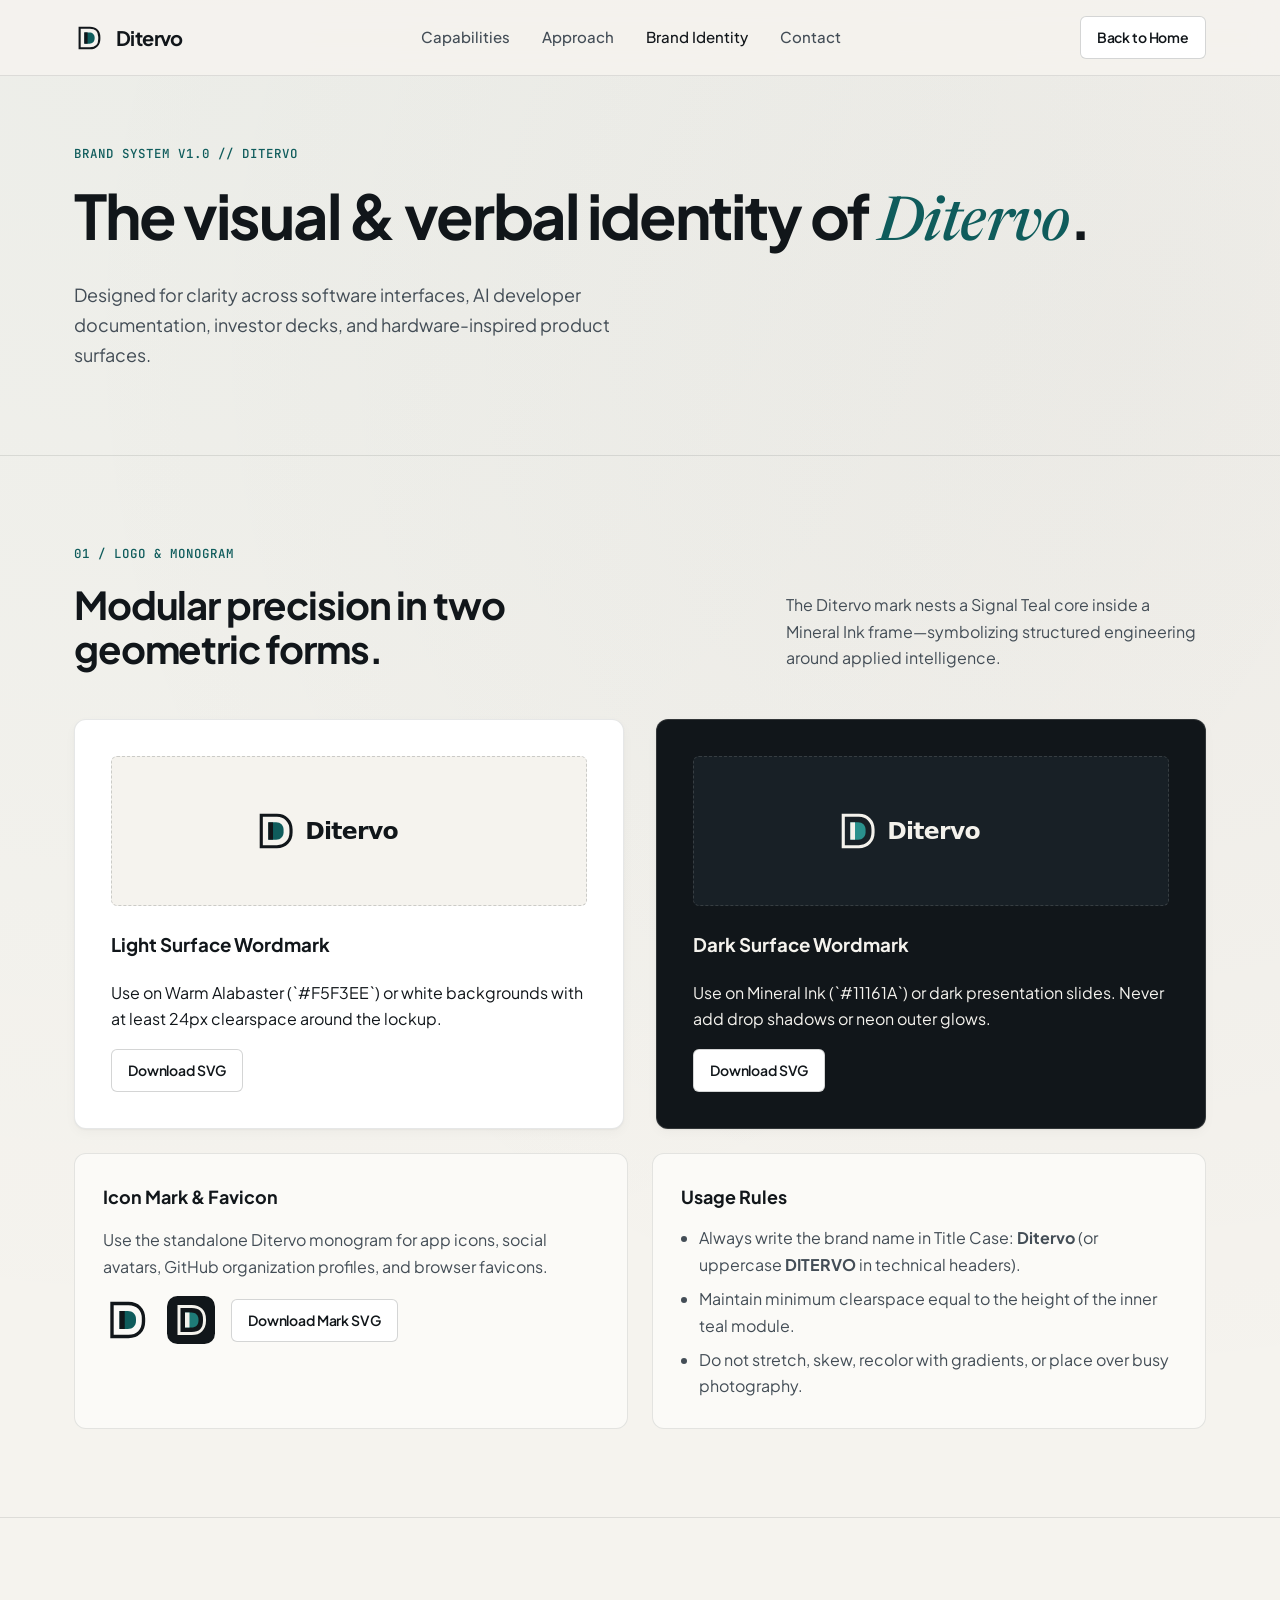
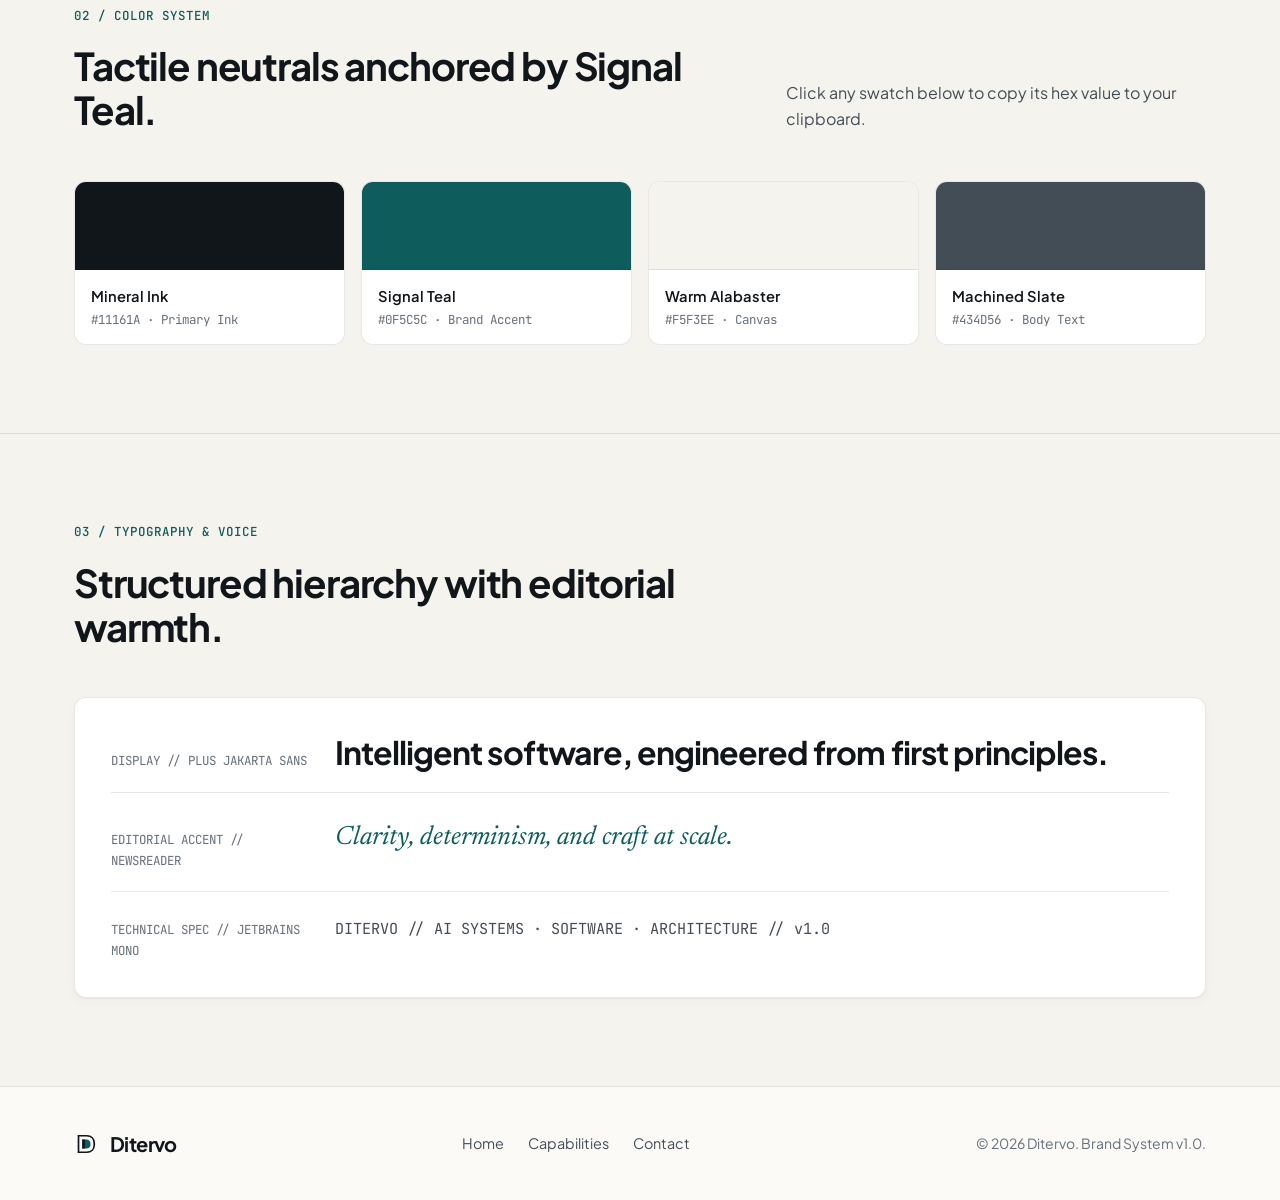
==== brand.html @ 253a7fc7 "Initialize Ditervo brand identity and GitHub Pages site" ====
<!DOCTYPE html>
<html lang="en">
<head>
  <meta charset="UTF-8" />
  <meta name="viewport" content="width=device-width, initial-scale=1.0" />
  <title>Ditervo Brand Identity &amp; Design Guidelines</title>
  <meta name="description" content="Official brand identity system for Ditervo: vector marks, color tokens, typography scale, and usage guidelines." />
  <link rel="icon" type="image/svg+xml" href="assets/favicon.svg" />
  <link rel="preconnect" href="https://fonts.googleapis.com" />
  <link rel="preconnect" href="https://fonts.gstatic.com" crossorigin />
  <link href="https://fonts.googleapis.com/css2?family=JetBrains+Mono:wght@400;500&family=Newsreader:ital,opsz,wght@1,6..72,500&family=Plus+Jakarta+Sans:wght@400;500;600;700&display=swap" rel="stylesheet" />
  <link rel="stylesheet" href="css/styles.css" />
</head>
<body>
  <header class="site-header">
    <div class="container nav-inner">
      <a href="index.html" class="brand-link" aria-label="Ditervo Home">
        <img src="assets/logo-mark.svg" alt="" width="30" height="30" />
        <span>Ditervo</span>
      </a>

      <nav aria-label="Primary navigation">
        <button id="nav-toggle" class="nav-toggle" type="button" aria-expanded="false" aria-controls="nav-menu">
          Menu
        </button>
        <ul id="nav-menu" class="nav-links">
          <li><a href="index.html#capabilities">Capabilities</a></li>
          <li><a href="index.html#approach">Approach</a></li>
          <li><a href="brand.html" aria-current="page">Brand Identity</a></li>
          <li><a href="index.html#contact">Contact</a></li>
        </ul>
      </nav>

      <div class="nav-actions">
        <a id="brand-back-home" href="index.html" class="btn btn-secondary btn-sm">Back to Home</a>
      </div>
    </div>
  </header>

  <main>
    <section class="page-hero" aria-labelledby="brand-page-heading">
      <div class="container">
        <p class="eyebrow">Brand System v1.0 // Ditervo</p>
        <h1 id="brand-page-heading" class="hero-title">
          The visual &amp; verbal identity of <em>Ditervo</em>.
        </h1>
        <p class="hero-lead">
          Designed for clarity across software interfaces, AI developer documentation, investor decks, and hardware-inspired product surfaces.
        </p>
      </div>
    </section>

    <section class="section" aria-labelledby="marks-heading">
      <div class="container">
        <div class="section-header">
          <div>
            <p class="eyebrow">01 / Logo &amp; Monogram</p>
            <h2 id="marks-heading" class="section-title">Modular precision in two geometric forms.</h2>
          </div>
          <p class="section-subtitle">
            The Ditervo mark nests a Signal Teal core inside a Mineral Ink frame—symbolizing structured engineering around applied intelligence.
          </p>
        </div>

        <div class="brand-showcase">
          <div class="brand-panel">
            <div class="logo-stage">
              <img src="assets/logo-full.svg" alt="Ditervo full wordmark on light surface" />
            </div>
            <h3>Light Surface Wordmark</h3>
            <p>Use on Warm Alabaster (`#F5F3EE`) or white backgrounds with at least 24px clearspace around the lockup.</p>
            <a id="download-logo-dark" href="assets/logo-full.svg" download="ditervo-logo-dark.svg" class="btn btn-secondary btn-sm">Download SVG</a>
          </div>

          <div class="brand-panel brand-panel-dark">
            <div class="logo-stage">
              <img src="assets/logo-full-light.svg" alt="Ditervo full wordmark on dark surface" />
            </div>
            <h3>Dark Surface Wordmark</h3>
            <p>Use on Mineral Ink (`#11161A`) or dark presentation slides. Never add drop shadows or neon outer glows.</p>
            <a id="download-logo-light" href="assets/logo-full-light.svg" download="ditervo-logo-light.svg" class="btn btn-secondary btn-sm">Download SVG</a>
          </div>
        </div>

        <div class="guidelines-grid" style="margin-top: 24px;">
          <div class="guideline-box">
            <h3>Icon Mark &amp; Favicon</h3>
            <p style="color: var(--ink-secondary); margin-bottom: 16px;">
              Use the standalone Ditervo monogram for app icons, social avatars, GitHub organization profiles, and browser favicons.
            </p>
            <div style="display: flex; gap: 16px; align-items: center; flex-wrap: wrap;">
              <img src="assets/logo-mark.svg" alt="Ditervo icon mark" width="48" height="48" />
              <img src="assets/favicon.svg" alt="Ditervo rounded favicon" width="48" height="48" />
              <a id="download-logo-mark" href="assets/logo-mark.svg" download="ditervo-mark.svg" class="btn btn-secondary btn-sm">Download Mark SVG</a>
            </div>
          </div>

          <div class="guideline-box">
            <h3>Usage Rules</h3>
            <ul>
              <li>Always write the brand name in Title Case: <strong>Ditervo</strong> (or uppercase <strong>DITERVO</strong> in technical headers).</li>
              <li>Maintain minimum clearspace equal to the height of the inner teal module.</li>
              <li>Do not stretch, skew, recolor with gradients, or place over busy photography.</li>
            </ul>
          </div>
        </div>
      </div>
    </section>

    <section class="section" aria-labelledby="palette-heading">
      <div class="container">
        <div class="section-header">
          <div>
            <p class="eyebrow">02 / Color System</p>
            <h2 id="palette-heading" class="section-title">Tactile neutrals anchored by Signal Teal.</h2>
          </div>
          <p class="section-subtitle">Click any swatch below to copy its hex value to your clipboard.</p>
        </div>

        <div class="swatch-grid">
          <button type="button" class="swatch-card" data-copy-hex="#11161A" id="brand-swatch-ink">
            <div class="swatch-chip" style="background-color: #11161A;"></div>
            <div class="swatch-meta">
              <span class="swatch-name">Mineral Ink</span>
              <span class="swatch-hex">#11161A · Primary Ink</span>
            </div>
          </button>

          <button type="button" class="swatch-card" data-copy-hex="#0F5C5C" id="brand-swatch-teal">
            <div class="swatch-chip" style="background-color: #0F5C5C;"></div>
            <div class="swatch-meta">
              <span class="swatch-name">Signal Teal</span>
              <span class="swatch-hex">#0F5C5C · Brand Accent</span>
            </div>
          </button>

          <button type="button" class="swatch-card" data-copy-hex="#F5F3EE" id="brand-swatch-alabaster">
            <div class="swatch-chip" style="background-color: #F5F3EE;"></div>
            <div class="swatch-meta">
              <span class="swatch-name">Warm Alabaster</span>
              <span class="swatch-hex">#F5F3EE · Canvas</span>
            </div>
          </button>

          <button type="button" class="swatch-card" data-copy-hex="#434D56" id="brand-swatch-slate">
            <div class="swatch-chip" style="background-color: #434D56;"></div>
            <div class="swatch-meta">
              <span class="swatch-name">Machined Slate</span>
              <span class="swatch-hex">#434D56 · Body Text</span>
            </div>
          </button>
        </div>
      </div>
    </section>

    <section class="section" aria-labelledby="typography-heading">
      <div class="container">
        <div class="section-header">
          <div>
            <p class="eyebrow">03 / Typography &amp; Voice</p>
            <h2 id="typography-heading" class="section-title">Structured hierarchy with editorial warmth.</h2>
          </div>
        </div>

        <div class="type-specimen">
          <div class="type-row">
            <span class="type-tag">DISPLAY // PLUS JAKARTA SANS</span>
            <div style="font-size: 2rem; font-weight: 700; letter-spacing: -0.03em; line-height: 1.15;">
              Intelligent software, engineered from first principles.
            </div>
          </div>
          <div class="type-row">
            <span class="type-tag">EDITORIAL ACCENT // NEWSREADER</span>
            <div style="font-family: var(--font-serif); font-style: italic; font-size: 1.65rem; color: var(--accent);">
              Clarity, determinism, and craft at scale.
            </div>
          </div>
          <div class="type-row">
            <span class="type-tag">TECHNICAL SPEC // JETBRAINS MONO</span>
            <div style="font-family: var(--font-mono); font-size: 0.95rem; color: var(--ink-secondary);">
              DITERVO // AI SYSTEMS · SOFTWARE · ARCHITECTURE // v1.0
            </div>
          </div>
        </div>
      </div>
    </section>
  </main>

  <footer class="site-footer">
    <div class="container footer-inner">
      <a href="index.html" class="brand-link">
        <img src="assets/logo-mark.svg" alt="" width="24" height="24" />
        <span>Ditervo</span>
      </a>
      <div class="footer-links">
        <a href="index.html">Home</a>
        <a href="index.html#capabilities">Capabilities</a>
        <a href="index.html#contact">Contact</a>
      </div>
      <p class="footer-copy">&copy; 2026 Ditervo. Brand System v1.0.</p>
    </div>
  </footer>

  <div id="toast" class="toast" role="status" aria-live="polite"></div>
  <script src="js/main.js"></script>
</body>
</html>
---- css/styles.css ----
/* ==========================================================================
   Ditervo Design System & Editorial Stylesheet
   ========================================================================== */

:root {
  /* Core Palette — Warm Alabaster, Mineral Ink, Deep Forest Teal */
  --bg-canvas: #f5f3ee;
  --bg-surface: #fbfaf7;
  --bg-elevated: #ffffff;
  --bg-muted: #eae6dd;
  --bg-dark: #11161a;
  --bg-dark-elevated: #182026;

  --ink-primary: #11161a;
  --ink-secondary: #434d56;
  --ink-muted: #66707a;
  --ink-inverse: #f5f3ee;
  --ink-inverse-muted: #a6b0b8;

  --accent: #0f5c5c;
  --accent-hover: #0a4545;
  --accent-soft: #e3eded;
  --accent-inverse: #48a9a6;

  --border-subtle: rgba(17, 22, 26, 0.1);
  --border-strong: rgba(17, 22, 26, 0.18);
  --border-inverse: rgba(245, 243, 238, 0.14);

  /* Typography */
  --font-sans: "Plus Jakarta Sans", -apple-system, BlinkMacSystemFont, "Segoe UI", sans-serif;
  --font-serif: "Newsreader", Georgia, serif;
  --font-mono: "JetBrains Mono", ui-monospace, SFMono-Regular, Menlo, monospace;

  /* Elevation */
  --shadow-sm: 0 1px 2px rgba(17, 22, 26, 0.04), 0 4px 12px rgba(17, 22, 26, 0.03);
  --shadow-md: 0 4px 10px rgba(17, 22, 26, 0.05), 0 16px 36px rgba(17, 22, 26, 0.06);

  /* Radii & Spacing */
  --radius-sm: 6px;
  --radius-md: 12px;
  --radius-lg: 18px;
  --container-max: 1180px;
  --nav-height: 76px;
  --transition: 220ms cubic-bezier(0.22, 1, 0.36, 1);
}

*,
*::before,
*::after {
  box-sizing: border-box;
}

html {
  scroll-behavior: smooth;
  -webkit-font-smoothing: antialiased;
  -moz-osx-font-smoothing: grayscale;
}

body {
  margin: 0;
  font-family: var(--font-sans);
  font-size: 16px;
  line-height: 1.65;
  color: var(--ink-primary);
  background-color: var(--bg-canvas);
  background-image: radial-gradient(circle at 12% 0%, rgba(15, 92, 92, 0.04) 0%, transparent 45%),
    radial-gradient(circle at 88% 12%, rgba(17, 22, 26, 0.035) 0%, transparent 40%);
}

img,
svg {
  display: block;
  max-width: 100%;
}

a {
  color: inherit;
  text-decoration: none;
}

button,
input,
textarea,
select {
  font: inherit;
  color: inherit;
}

:focus-visible {
  outline: 2px solid var(--accent);
  outline-offset: 3px;
}

.container {
  width: 100%;
  max-width: var(--container-max);
  margin: 0 auto;
  padding: 0 24px;
}

.sr-only {
  position: absolute;
  width: 1px;
  height: 1px;
  padding: 0;
  margin: -1px;
  overflow: hidden;
  clip: rect(0, 0, 0, 0);
  border: 0;
}

/* ==========================================================================
   Header & Navigation
   ========================================================================== */

.site-header {
  position: sticky;
  top: 0;
  z-index: 100;
  height: var(--nav-height);
  background-color: rgba(245, 243, 238, 0.88);
  backdrop-filter: blur(14px);
  -webkit-backdrop-filter: blur(14px);
  border-bottom: 1px solid var(--border-subtle);
}

.nav-inner {
  height: 100%;
  display: flex;
  align-items: center;
  justify-content: space-between;
  gap: 24px;
}

.brand-link {
  display: inline-flex;
  align-items: center;
  gap: 12px;
  font-weight: 700;
  font-size: 1.25rem;
  letter-spacing: -0.03em;
}

.brand-link svg {
  width: 30px;
  height: 30px;
}

.nav-links {
  display: flex;
  align-items: center;
  gap: 32px;
  list-style: none;
  margin: 0;
  padding: 0;
}

.nav-links a {
  font-size: 0.9375rem;
  font-weight: 500;
  color: var(--ink-secondary);
  transition: color var(--transition);
}

.nav-links a:hover,
.nav-links a[aria-current="page"] {
  color: var(--ink-primary);
}

.nav-actions {
  display: flex;
  align-items: center;
  gap: 12px;
}

.nav-toggle {
  display: none;
  background: transparent;
  border: 1px solid var(--border-strong);
  border-radius: var(--radius-sm);
  padding: 8px 12px;
  font-size: 0.875rem;
  font-weight: 600;
  cursor: pointer;
}

/* ==========================================================================
   Buttons
   ========================================================================== */

.btn {
  display: inline-flex;
  align-items: center;
  justify-content: center;
  gap: 8px;
  padding: 12px 22px;
  border-radius: var(--radius-sm);
  font-size: 0.9375rem;
  font-weight: 600;
  letter-spacing: -0.01em;
  border: 1px solid transparent;
  cursor: pointer;
  transition: transform var(--transition), background-color var(--transition), border-color var(--transition), box-shadow var(--transition);
}

.btn:hover {
  transform: translateY(-1px);
}

.btn:active {
  transform: translateY(0);
}

.btn-primary {
  background-color: var(--ink-primary);
  color: var(--ink-inverse);
  box-shadow: var(--shadow-sm);
}

.btn-primary:hover {
  background-color: var(--accent);
}

.btn-secondary {
  background-color: var(--bg-elevated);
  color: var(--ink-primary);
  border-color: var(--border-strong);
}

.btn-secondary:hover {
  border-color: var(--ink-primary);
  background-color: var(--bg-surface);
}

.btn-sm {
  padding: 9px 16px;
  font-size: 0.875rem;
}

/* ==========================================================================
   Hero Section
   ========================================================================== */

.hero {
  padding: 84px 0 72px;
}

.hero-grid {
  display: grid;
  grid-template-columns: 1.08fr 0.92fr;
  gap: 56px;
  align-items: center;
}

.eyebrow {
  font-family: var(--font-mono);
  font-size: 0.78rem;
  font-weight: 500;
  letter-spacing: 0.08em;
  text-transform: uppercase;
  color: var(--accent);
  margin: 0 0 18px;
}

.hero-title {
  margin: 0 0 22px;
  font-size: clamp(2.5rem, 4.8vw, 3.85rem);
  font-weight: 700;
  line-height: 1.07;
  letter-spacing: -0.035em;
  color: var(--ink-primary);
}

.hero-title em {
  font-family: var(--font-serif);
  font-style: italic;
  font-weight: 500;
  letter-spacing: -0.015em;
  color: var(--accent);
}

.hero-lead {
  margin: 0 0 34px;
  max-width: 540px;
  font-size: 1.125rem;
  line-height: 1.65;
  color: var(--ink-secondary);
}

.hero-cta-row {
  display: flex;
  flex-wrap: wrap;
  gap: 14px;
  margin-bottom: 40px;
}

.hero-specs {
  display: grid;
  grid-template-columns: repeat(3, minmax(0, 1fr));
  gap: 20px;
  padding-top: 24px;
  border-top: 1px solid var(--border-subtle);
}

.spec-label {
  display: block;
  font-family: var(--font-mono);
  font-size: 0.75rem;
  text-transform: uppercase;
  letter-spacing: 0.06em;
  color: var(--ink-muted);
  margin-bottom: 4px;
}

.spec-value {
  font-size: 0.95rem;
  font-weight: 600;
  color: var(--ink-primary);
}

.hero-media {
  position: relative;
  border-radius: var(--radius-lg);
  overflow: hidden;
  background-color: var(--bg-muted);
  border: 1px solid var(--border-subtle);
  box-shadow: var(--shadow-md);
}

.hero-media img {
  width: 100%;
  aspect-ratio: 4 / 3;
  object-fit: cover;
}

.hero-caption {
  display: flex;
  justify-content: space-between;
  align-items: center;
  padding: 14px 18px;
  background-color: var(--bg-elevated);
  border-top: 1px solid var(--border-subtle);
  font-family: var(--font-mono);
  font-size: 0.75rem;
  color: var(--ink-secondary);
}

/* ==========================================================================
   Sections & Cards
   ========================================================================== */

.section {
  padding: 88px 0;
  border-top: 1px solid var(--border-subtle);
}

.section-header {
  display: flex;
  justify-content: space-between;
  align-items: flex-end;
  gap: 32px;
  margin-bottom: 48px;
}

.section-title {
  margin: 0;
  font-size: clamp(1.85rem, 3vw, 2.5rem);
  font-weight: 700;
  line-height: 1.15;
  letter-spacing: -0.03em;
  max-width: 620px;
}

.section-subtitle {
  margin: 0;
  max-width: 420px;
  color: var(--ink-secondary);
  font-size: 1rem;
}

.pillars-grid {
  display: grid;
  grid-template-columns: repeat(3, minmax(0, 1fr));
  gap: 24px;
}

.pillar-card {
  background-color: var(--bg-surface);
  border: 1px solid var(--border-subtle);
  border-radius: var(--radius-md);
  padding: 32px 28px;
  box-shadow: var(--shadow-sm);
  display: flex;
  flex-direction: column;
  justify-content: space-between;
  transition: transform var(--transition), box-shadow var(--transition), border-color var(--transition);
}

.pillar-card:hover {
  transform: translateY(-3px);
  box-shadow: var(--shadow-md);
  border-color: var(--border-strong);
}

.pillar-index {
  font-family: var(--font-mono);
  font-size: 0.8rem;
  font-weight: 500;
  color: var(--accent);
  margin-bottom: 18px;
}

.pillar-card h3 {
  margin: 0 0 12px;
  font-size: 1.3rem;
  font-weight: 700;
  letter-spacing: -0.02em;
}

.pillar-card p {
  margin: 0 0 22px;
  color: var(--ink-secondary);
  font-size: 0.96rem;
}

.pillar-list {
  margin: 0;
  padding: 18px 0 0;
  list-style: none;
  border-top: 1px solid var(--border-subtle);
  display: flex;
  flex-direction: column;
  gap: 8px;
  font-size: 0.88rem;
  color: var(--ink-secondary);
}

.pillar-list li::before {
  content: "— ";
  color: var(--accent);
  font-weight: 600;
}

/* ==========================================================================
   Dark Structural Band — Engineering Principles
   ========================================================================== */

.section-dark {
  background-color: var(--bg-dark);
  color: var(--ink-inverse);
  border-top: none;
}

.section-dark .eyebrow {
  color: var(--accent-inverse);
}

.section-dark .section-subtitle {
  color: var(--ink-inverse-muted);
}

.principles-list {
  display: grid;
  grid-template-columns: repeat(3, minmax(0, 1fr));
  gap: 28px;
}

.principle-item {
  background-color: var(--bg-dark-elevated);
  border: 1px solid var(--border-inverse);
  border-radius: var(--radius-md);
  padding: 28px;
}

.principle-num {
  display: inline-block;
  font-family: var(--font-mono);
  font-size: 0.8rem;
  color: var(--accent-inverse);
  margin-bottom: 16px;
}

.principle-item h3 {
  margin: 0 0 10px;
  font-size: 1.18rem;
  font-weight: 600;
  letter-spacing: -0.015em;
}

.principle-item p {
  margin: 0;
  color: var(--ink-inverse-muted);
  font-size: 0.94rem;
}

/* ==========================================================================
   Brand Preview & Interactive Swatches
   ========================================================================== */

.brand-showcase {
  display: grid;
  grid-template-columns: 1fr 1fr;
  gap: 32px;
  align-items: stretch;
}

.brand-panel {
  background-color: var(--bg-elevated);
  border: 1px solid var(--border-subtle);
  border-radius: var(--radius-md);
  padding: 36px;
  box-shadow: var(--shadow-sm);
}

.brand-panel-dark {
  background-color: var(--bg-dark);
  color: var(--ink-inverse);
  border-color: var(--border-inverse);
}

.logo-stage {
  min-height: 150px;
  display: flex;
  align-items: center;
  justify-content: center;
  padding: 24px;
  border-radius: var(--radius-sm);
  background-color: var(--bg-canvas);
  border: 1px dashed var(--border-strong);
  margin-bottom: 24px;
}

.brand-panel-dark .logo-stage {
  background-color: var(--bg-dark-elevated);
  border-color: var(--border-inverse);
}

.logo-stage img {
  height: 44px;
  width: auto;
}

.swatch-grid {
  display: grid;
  grid-template-columns: repeat(4, minmax(0, 1fr));
  gap: 16px;
  margin-top: 24px;
}

.swatch-card {
  background-color: var(--bg-elevated);
  border: 1px solid var(--border-subtle);
  border-radius: var(--radius-md);
  overflow: hidden;
  cursor: pointer;
  text-align: left;
  padding: 0;
  transition: transform var(--transition), box-shadow var(--transition);
}

.swatch-card:hover {
  transform: translateY(-2px);
  box-shadow: var(--shadow-sm);
}

.swatch-chip {
  height: 88px;
  width: 100%;
  border-bottom: 1px solid var(--border-subtle);
}

.swatch-meta {
  padding: 14px 16px;
}

.swatch-name {
  display: block;
  font-weight: 600;
  font-size: 0.92rem;
  margin-bottom: 2px;
}

.swatch-hex {
  display: block;
  font-family: var(--font-mono);
  font-size: 0.78rem;
  color: var(--ink-muted);
}

/* ==========================================================================
   Contact Section
   ========================================================================== */

.contact-grid {
  display: grid;
  grid-template-columns: 0.9fr 1.1fr;
  gap: 48px;
  align-items: start;
}

.contact-meta {
  display: flex;
  flex-direction: column;
  gap: 18px;
  margin-top: 28px;
  padding-top: 24px;
  border-top: 1px solid var(--border-subtle);
}

.contact-meta-item span {
  display: block;
  font-family: var(--font-mono);
  font-size: 0.75rem;
  text-transform: uppercase;
  letter-spacing: 0.06em;
  color: var(--ink-muted);
}

.contact-meta-item strong,
.contact-meta-item a {
  font-size: 1rem;
  font-weight: 600;
}

.contact-form {
  background-color: var(--bg-elevated);
  border: 1px solid var(--border-subtle);
  border-radius: var(--radius-md);
  padding: 36px;
  box-shadow: var(--shadow-sm);
  display: grid;
  gap: 18px;
}

.form-row {
  display: grid;
  grid-template-columns: 1fr 1fr;
  gap: 16px;
}

.field label {
  display: block;
  font-size: 0.875rem;
  font-weight: 600;
  margin-bottom: 6px;
}

.field input,
.field select,
.field textarea {
  width: 100%;
  padding: 11px 14px;
  border-radius: var(--radius-sm);
  border: 1px solid var(--border-strong);
  background-color: var(--bg-surface);
  font-size: 0.95rem;
  transition: border-color var(--transition), background-color var(--transition);
}

.field input:focus,
.field select:focus,
.field textarea:focus {
  outline: none;
  border-color: var(--accent);
  background-color: var(--bg-elevated);
}

.form-status {
  margin: 0;
  font-size: 0.9rem;
  font-weight: 500;
  color: var(--accent);
  min-height: 1.4em;
}

/* ==========================================================================
   Brand Guidelines Page Extras
   ========================================================================== */

.page-hero {
  padding: 68px 0 52px;
}

.type-specimen {
  background-color: var(--bg-elevated);
  border: 1px solid var(--border-subtle);
  border-radius: var(--radius-md);
  padding: 36px;
  box-shadow: var(--shadow-sm);
  display: grid;
  gap: 24px;
}

.type-row {
  display: grid;
  grid-template-columns: 200px 1fr;
  gap: 24px;
  align-items: baseline;
  padding-bottom: 20px;
  border-bottom: 1px solid var(--border-subtle);
}

.type-row:last-child {
  padding-bottom: 0;
  border-bottom: none;
}

.type-tag {
  font-family: var(--font-mono);
  font-size: 0.78rem;
  color: var(--ink-muted);
}

.guidelines-grid {
  display: grid;
  grid-template-columns: 1fr 1fr;
  gap: 24px;
}

.guideline-box {
  background-color: var(--bg-surface);
  border: 1px solid var(--border-subtle);
  border-radius: var(--radius-md);
  padding: 28px;
}

.guideline-box h3 {
  margin: 0 0 14px;
  font-size: 1.12rem;
}

.guideline-box ul {
  margin: 0;
  padding-left: 18px;
  color: var(--ink-secondary);
  display: grid;
  gap: 8px;
}

/* ==========================================================================
   Footer & Toast
   ========================================================================== */

.site-footer {
  padding: 40px 0;
  border-top: 1px solid var(--border-subtle);
  background-color: var(--bg-surface);
}

.footer-inner {
  display: flex;
  flex-wrap: wrap;
  justify-content: space-between;
  align-items: center;
  gap: 20px;
}

.footer-links {
  display: flex;
  gap: 24px;
  font-size: 0.9rem;
  color: var(--ink-secondary);
}

.footer-links a:hover {
  color: var(--ink-primary);
}

.footer-copy {
  font-size: 0.875rem;
  color: var(--ink-muted);
  margin: 0;
}

.toast {
  position: fixed;
  bottom: 24px;
  right: 24px;
  padding: 12px 18px;
  border-radius: var(--radius-sm);
  background-color: var(--ink-primary);
  color: var(--ink-inverse);
  font-size: 0.875rem;
  font-weight: 500;
  box-shadow: var(--shadow-md);
  opacity: 0;
  transform: translateY(10px);
  pointer-events: none;
  transition: opacity var(--transition), transform var(--transition);
  z-index: 200;
}

.toast.is-visible {
  opacity: 1;
  transform: translateY(0);
}

/* ==========================================================================
   Responsive Breakpoints
   ========================================================================== */

@media (max-width: 960px) {
  .hero-grid,
  .brand-showcase,
  .contact-grid,
  .guidelines-grid {
    grid-template-columns: 1fr;
  }

  .pillars-grid,
  .principles-list {
    grid-template-columns: 1fr 1fr;
  }

  .swatch-grid {
    grid-template-columns: repeat(2, minmax(0, 1fr));
  }

  .section-header {
    flex-direction: column;
    align-items: flex-start;
  }

  .type-row {
    grid-template-columns: 1fr;
    gap: 8px;
  }
}

@media (max-width: 720px) {
  .nav-toggle {
    display: inline-flex;
  }

  .nav-links {
    position: absolute;
    top: var(--nav-height);
    left: 0;
    right: 0;
    background-color: var(--bg-elevated);
    border-bottom: 1px solid var(--border-subtle);
    flex-direction: column;
    align-items: flex-start;
    padding: 20px 24px;
    gap: 16px;
    display: none;
  }

  .nav-links.is-open {
    display: flex;
  }

  .nav-actions .btn {
    display: none;
  }

  .pillars-grid,
  .principles-list,
  .hero-specs,
  .form-row {
    grid-template-columns: 1fr;
  }

  .hero {
    padding: 48px 0;
  }

  .section {
    padding: 60px 0;
  }
}
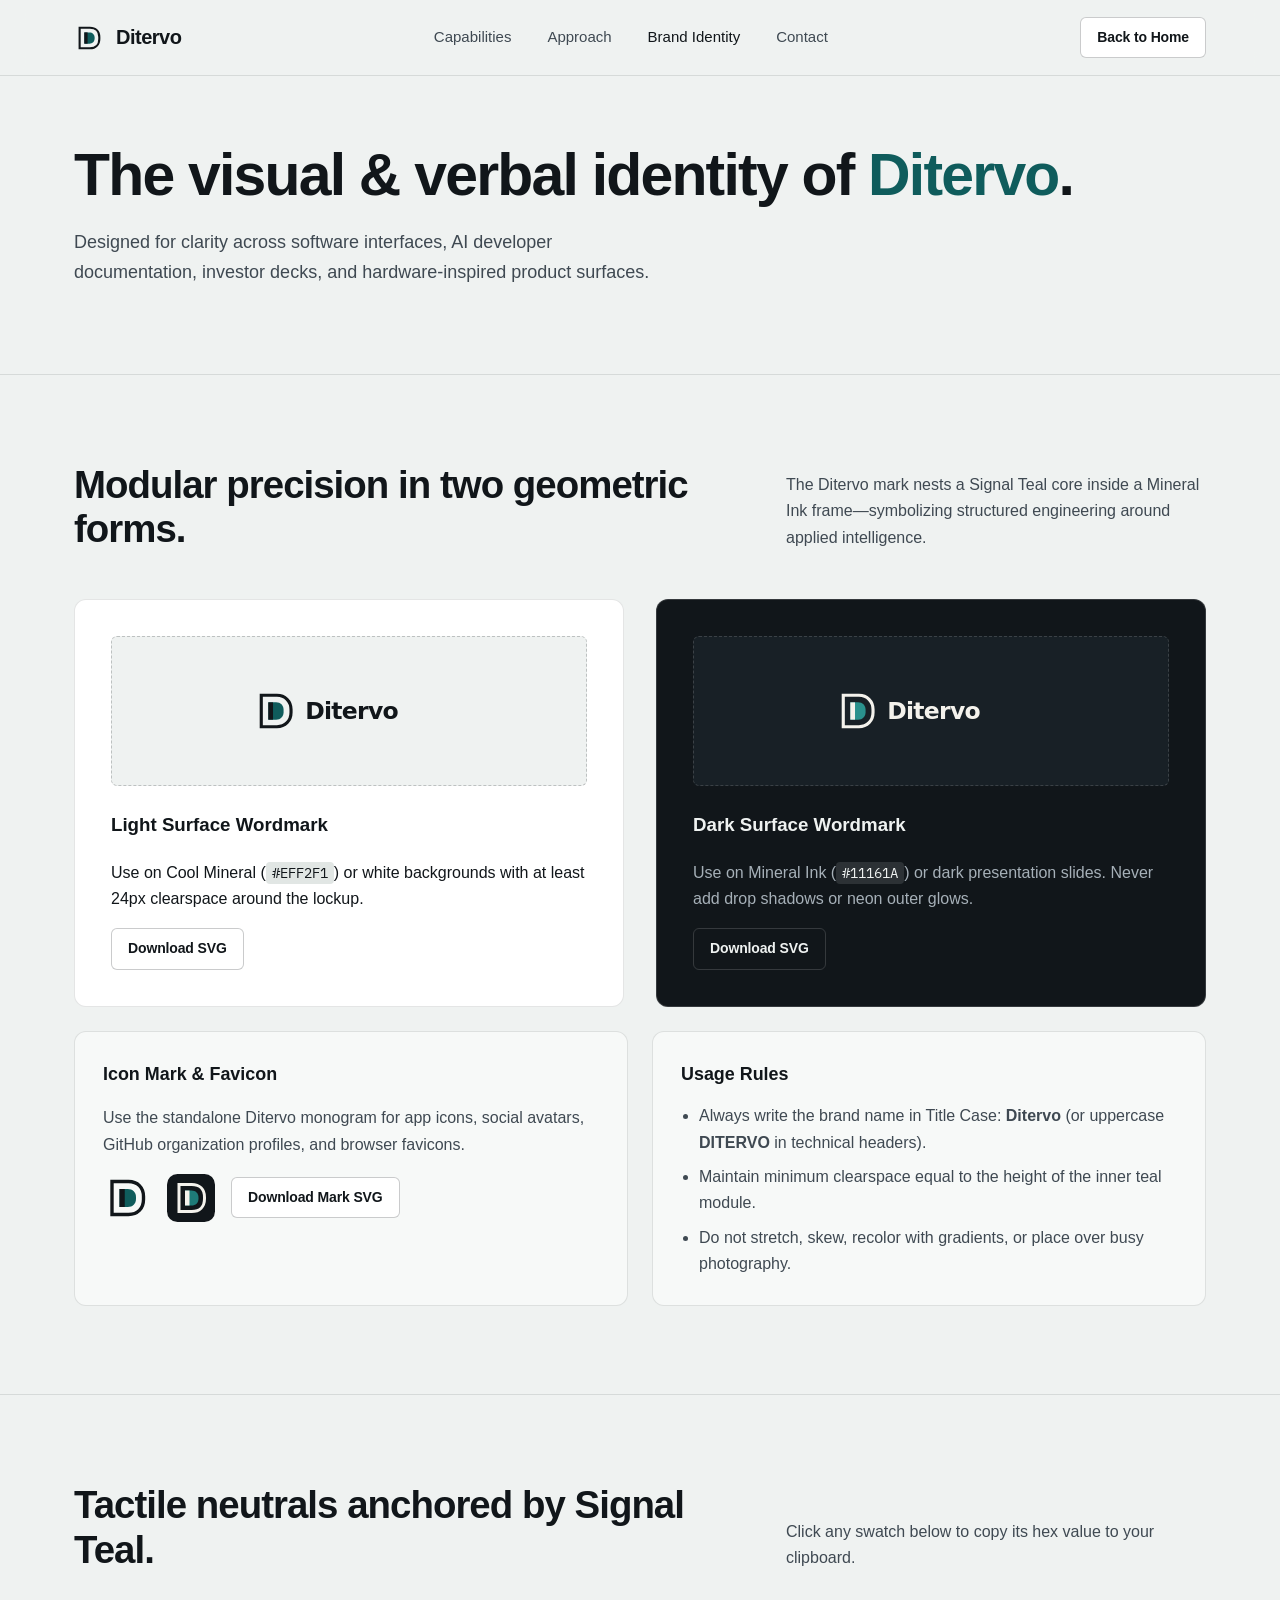
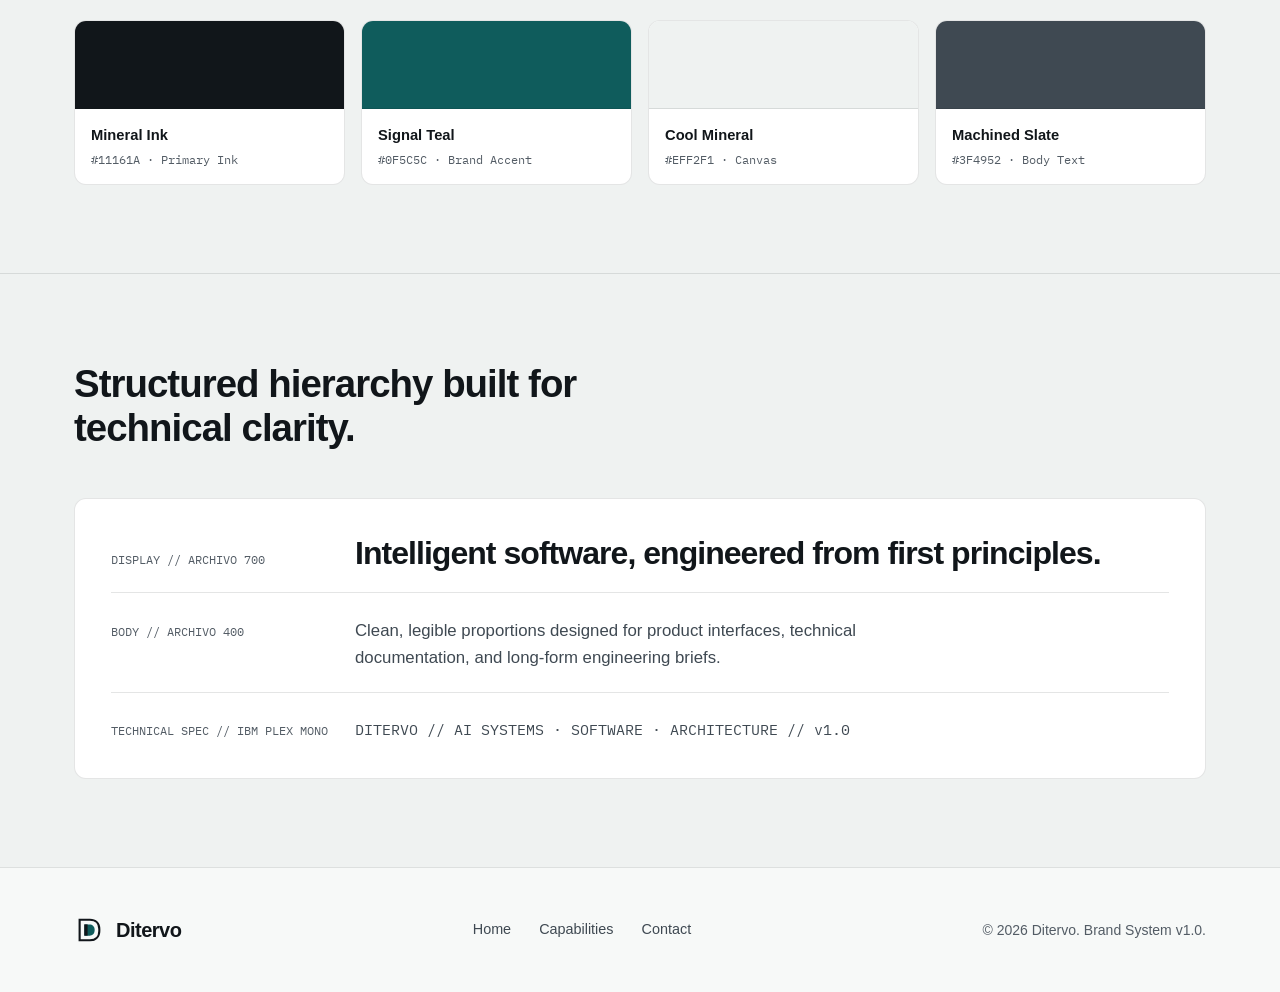
==== commit 07508e17: "Apply impeccable audit fixes: Archivo typography, Cool Mineral palette, WebP hero, and a11y/mobile p" ====
--- a/brand.html
+++ b/brand.html
@@ -8,7 +8,7 @@
   <link rel="icon" type="image/svg+xml" href="assets/favicon.svg" />
   <link rel="preconnect" href="https://fonts.googleapis.com" />
   <link rel="preconnect" href="https://fonts.gstatic.com" crossorigin />
-  <link href="https://fonts.googleapis.com/css2?family=JetBrains+Mono:wght@400;500&family=Newsreader:ital,opsz,wght@1,6..72,500&family=Plus+Jakarta+Sans:wght@400;500;600;700&display=swap" rel="stylesheet" />
+  <link href="https://fonts.googleapis.com/css2?family=IBM+Plex+Mono:wght@400;500&family=Instrument+Sans:wght@400;500;600;700&display=swap" rel="stylesheet" />
   <link rel="stylesheet" href="css/styles.css" />
 </head>
 <body>
@@ -28,6 +28,9 @@
           <li><a href="index.html#approach">Approach</a></li>
           <li><a href="brand.html" aria-current="page">Brand Identity</a></li>
           <li><a href="index.html#contact">Contact</a></li>
+          <li class="nav-mobile-cta-item">
+            <a href="index.html" class="btn btn-primary">Back to Home</a>
+          </li>
         </ul>
       </nav>
 
@@ -40,9 +43,8 @@
   <main>
     <section class="page-hero" aria-labelledby="brand-page-heading">
       <div class="container">
-        <p class="eyebrow">Brand System v1.0 // Ditervo</p>
         <h1 id="brand-page-heading" class="hero-title">
-          The visual &amp; verbal identity of <em>Ditervo</em>.
+          The visual &amp; verbal identity of <span class="accent-word">Ditervo</span>.
         </h1>
         <p class="hero-lead">
           Designed for clarity across software interfaces, AI developer documentation, investor decks, and hardware-inspired product surfaces.
@@ -53,10 +55,7 @@
     <section class="section" aria-labelledby="marks-heading">
       <div class="container">
         <div class="section-header">
-          <div>
-            <p class="eyebrow">01 / Logo &amp; Monogram</p>
-            <h2 id="marks-heading" class="section-title">Modular precision in two geometric forms.</h2>
-          </div>
+          <h2 id="marks-heading" class="section-title">Modular precision in two geometric forms.</h2>
           <p class="section-subtitle">
             The Ditervo mark nests a Signal Teal core inside a Mineral Ink frame—symbolizing structured engineering around applied intelligence.
           </p>
@@ -68,7 +67,7 @@
               <img src="assets/logo-full.svg" alt="Ditervo full wordmark on light surface" />
             </div>
             <h3>Light Surface Wordmark</h3>
-            <p>Use on Warm Alabaster (`#F5F3EE`) or white backgrounds with at least 24px clearspace around the lockup.</p>
+            <p>Use on Cool Mineral (<code>#EFF2F1</code>) or white backgrounds with at least 24px clearspace around the lockup.</p>
             <a id="download-logo-dark" href="assets/logo-full.svg" download="ditervo-logo-dark.svg" class="btn btn-secondary btn-sm">Download SVG</a>
           </div>
 
@@ -77,12 +76,12 @@
               <img src="assets/logo-full-light.svg" alt="Ditervo full wordmark on dark surface" />
             </div>
             <h3>Dark Surface Wordmark</h3>
-            <p>Use on Mineral Ink (`#11161A`) or dark presentation slides. Never add drop shadows or neon outer glows.</p>
+            <p>Use on Mineral Ink (<code>#11161A</code>) or dark presentation slides. Never add drop shadows or neon outer glows.</p>
             <a id="download-logo-light" href="assets/logo-full-light.svg" download="ditervo-logo-light.svg" class="btn btn-secondary btn-sm">Download SVG</a>
           </div>
         </div>
 
-        <div class="guidelines-grid" style="margin-top: 24px;">
+        <div class="guidelines-grid">
           <div class="guideline-box">
             <h3>Icon Mark &amp; Favicon</h3>
             <p style="color: var(--ink-secondary); margin-bottom: 16px;">
@@ -110,10 +109,7 @@
     <section class="section" aria-labelledby="palette-heading">
       <div class="container">
         <div class="section-header">
-          <div>
-            <p class="eyebrow">02 / Color System</p>
-            <h2 id="palette-heading" class="section-title">Tactile neutrals anchored by Signal Teal.</h2>
-          </div>
+          <h2 id="palette-heading" class="section-title">Tactile neutrals anchored by Signal Teal.</h2>
           <p class="section-subtitle">Click any swatch below to copy its hex value to your clipboard.</p>
         </div>
 
@@ -134,19 +130,19 @@
             </div>
           </button>
 
-          <button type="button" class="swatch-card" data-copy-hex="#F5F3EE" id="brand-swatch-alabaster">
-            <div class="swatch-chip" style="background-color: #F5F3EE;"></div>
-            <div class="swatch-meta">
-              <span class="swatch-name">Warm Alabaster</span>
-              <span class="swatch-hex">#F5F3EE · Canvas</span>
-            </div>
-          </button>
-
-          <button type="button" class="swatch-card" data-copy-hex="#434D56" id="brand-swatch-slate">
-            <div class="swatch-chip" style="background-color: #434D56;"></div>
+          <button type="button" class="swatch-card" data-copy-hex="#EFF2F1" id="brand-swatch-mineral">
+            <div class="swatch-chip" style="background-color: #EFF2F1;"></div>
+            <div class="swatch-meta">
+              <span class="swatch-name">Cool Mineral</span>
+              <span class="swatch-hex">#EFF2F1 · Canvas</span>
+            </div>
+          </button>
+
+          <button type="button" class="swatch-card" data-copy-hex="#3F4952" id="brand-swatch-slate">
+            <div class="swatch-chip" style="background-color: #3F4952;"></div>
             <div class="swatch-meta">
               <span class="swatch-name">Machined Slate</span>
-              <span class="swatch-hex">#434D56 · Body Text</span>
+              <span class="swatch-hex">#3F4952 · Body Text</span>
             </div>
           </button>
         </div>
@@ -156,27 +152,24 @@
     <section class="section" aria-labelledby="typography-heading">
       <div class="container">
         <div class="section-header">
-          <div>
-            <p class="eyebrow">03 / Typography &amp; Voice</p>
-            <h2 id="typography-heading" class="section-title">Structured hierarchy with editorial warmth.</h2>
-          </div>
+          <h2 id="typography-heading" class="section-title">Structured hierarchy built for technical clarity.</h2>
         </div>
 
         <div class="type-specimen">
           <div class="type-row">
-            <span class="type-tag">DISPLAY // PLUS JAKARTA SANS</span>
+            <span class="type-tag">DISPLAY // ARCHIVO 700</span>
             <div style="font-size: 2rem; font-weight: 700; letter-spacing: -0.03em; line-height: 1.15;">
               Intelligent software, engineered from first principles.
             </div>
           </div>
           <div class="type-row">
-            <span class="type-tag">EDITORIAL ACCENT // NEWSREADER</span>
-            <div style="font-family: var(--font-serif); font-style: italic; font-size: 1.65rem; color: var(--accent);">
-              Clarity, determinism, and craft at scale.
+            <span class="type-tag">BODY // ARCHIVO 400</span>
+            <div style="font-size: 1.05rem; color: var(--ink-secondary); max-width: 60ch;">
+              Clean, legible proportions designed for product interfaces, technical documentation, and long-form engineering briefs.
             </div>
           </div>
           <div class="type-row">
-            <span class="type-tag">TECHNICAL SPEC // JETBRAINS MONO</span>
+            <span class="type-tag">TECHNICAL SPEC // IBM PLEX MONO</span>
             <div style="font-family: var(--font-mono); font-size: 0.95rem; color: var(--ink-secondary);">
               DITERVO // AI SYSTEMS · SOFTWARE · ARCHITECTURE // v1.0
             </div>
--- a/css/styles.css
+++ b/css/styles.css
@@ -1,47 +1,45 @@
 /* ==========================================================================
-   Ditervo Design System & Editorial Stylesheet
+   Ditervo Design System & Architectural Stylesheet
    ========================================================================== */
 
 :root {
-  /* Core Palette — Warm Alabaster, Mineral Ink, Deep Forest Teal */
-  --bg-canvas: #f5f3ee;
-  --bg-surface: #fbfaf7;
+  /* Core Palette — Cool Mineral, Mineral Ink, Signal Teal */
+  --bg-canvas: #eff2f1;
+  --bg-surface: #f7f9f8;
   --bg-elevated: #ffffff;
-  --bg-muted: #eae6dd;
+  --bg-muted: #e1e6e4;
   --bg-dark: #11161a;
   --bg-dark-elevated: #182026;
 
   --ink-primary: #11161a;
-  --ink-secondary: #434d56;
-  --ink-muted: #66707a;
-  --ink-inverse: #f5f3ee;
+  --ink-secondary: #3f4952;
+  --ink-muted: #535c65;
+  --ink-inverse: #eff2f1;
   --ink-inverse-muted: #a6b0b8;
 
   --accent: #0f5c5c;
   --accent-hover: #0a4545;
-  --accent-soft: #e3eded;
+  --accent-soft: #dfeceb;
   --accent-inverse: #48a9a6;
 
-  --border-subtle: rgba(17, 22, 26, 0.1);
-  --border-strong: rgba(17, 22, 26, 0.18);
-  --border-inverse: rgba(245, 243, 238, 0.14);
+  --border-subtle: rgba(17, 22, 26, 0.11);
+  --border-strong: rgba(17, 22, 26, 0.22);
+  --border-inverse: rgba(239, 242, 241, 0.16);
 
   /* Typography */
-  --font-sans: "Plus Jakarta Sans", -apple-system, BlinkMacSystemFont, "Segoe UI", sans-serif;
-  --font-serif: "Newsreader", Georgia, serif;
-  --font-mono: "JetBrains Mono", ui-monospace, SFMono-Regular, Menlo, monospace;
-
-  /* Elevation */
-  --shadow-sm: 0 1px 2px rgba(17, 22, 26, 0.04), 0 4px 12px rgba(17, 22, 26, 0.03);
-  --shadow-md: 0 4px 10px rgba(17, 22, 26, 0.05), 0 16px 36px rgba(17, 22, 26, 0.06);
-
-  /* Radii & Spacing */
+  --font-sans: "Archivo", -apple-system, BlinkMacSystemFont, "Segoe UI", sans-serif;
+  --font-mono: "IBM Plex Mono", ui-monospace, SFMono-Regular, Menlo, monospace;
+
+  /* Elevation & Radii */
+  --shadow-hover: 0 14px 32px rgba(17, 22, 26, 0.08);
   --radius-sm: 6px;
   --radius-md: 12px;
-  --radius-lg: 18px;
+  --radius-lg: 16px;
   --container-max: 1180px;
   --nav-height: 76px;
   --transition: 220ms cubic-bezier(0.22, 1, 0.36, 1);
+
+  accent-color: var(--accent);
 }
 
 *,
@@ -54,6 +52,11 @@
   scroll-behavior: smooth;
   -webkit-font-smoothing: antialiased;
   -moz-osx-font-smoothing: grayscale;
+}
+
+::selection {
+  background-color: var(--accent);
+  color: var(--ink-inverse);
 }
 
 body {
@@ -63,8 +66,7 @@
   line-height: 1.65;
   color: var(--ink-primary);
   background-color: var(--bg-canvas);
-  background-image: radial-gradient(circle at 12% 0%, rgba(15, 92, 92, 0.04) 0%, transparent 45%),
-    radial-gradient(circle at 88% 12%, rgba(17, 22, 26, 0.035) 0%, transparent 40%);
+  font-variant-numeric: tabular-nums;
 }
 
 img,
@@ -76,6 +78,7 @@
 a {
   color: inherit;
   text-decoration: none;
+  text-underline-offset: 0.2em;
 }
 
 button,
@@ -86,6 +89,20 @@
   color: inherit;
 }
 
+code {
+  font-family: var(--font-mono);
+  font-size: 0.88em;
+  padding: 2px 6px;
+  border-radius: 4px;
+  background-color: var(--bg-muted);
+  color: var(--ink-primary);
+}
+
+.brand-panel-dark code {
+  background-color: rgba(239, 242, 241, 0.12);
+  color: var(--ink-inverse);
+}
+
 :focus-visible {
   outline: 2px solid var(--accent);
   outline-offset: 3px;
@@ -98,17 +115,6 @@
   padding: 0 24px;
 }
 
-.sr-only {
-  position: absolute;
-  width: 1px;
-  height: 1px;
-  padding: 0;
-  margin: -1px;
-  overflow: hidden;
-  clip: rect(0, 0, 0, 0);
-  border: 0;
-}
-
 /* ==========================================================================
    Header & Navigation
    ========================================================================== */
@@ -118,9 +124,9 @@
   top: 0;
   z-index: 100;
   height: var(--nav-height);
-  background-color: rgba(245, 243, 238, 0.88);
-  backdrop-filter: blur(14px);
-  -webkit-backdrop-filter: blur(14px);
+  background-color: rgba(239, 242, 241, 0.92);
+  backdrop-filter: blur(12px);
+  -webkit-backdrop-filter: blur(12px);
   border-bottom: 1px solid var(--border-subtle);
 }
 
@@ -138,10 +144,12 @@
   gap: 12px;
   font-weight: 700;
   font-size: 1.25rem;
-  letter-spacing: -0.03em;
-}
-
-.brand-link svg {
+  letter-spacing: -0.025em;
+  min-height: 44px;
+}
+
+.brand-link svg,
+.brand-link img {
   width: 30px;
   height: 30px;
 }
@@ -149,13 +157,17 @@
 .nav-links {
   display: flex;
   align-items: center;
-  gap: 32px;
+  gap: 24px;
   list-style: none;
   margin: 0;
   padding: 0;
 }
 
 .nav-links a {
+  display: inline-flex;
+  align-items: center;
+  min-height: 44px;
+  padding: 0 6px;
   font-size: 0.9375rem;
   font-weight: 500;
   color: var(--ink-secondary);
@@ -167,6 +179,10 @@
   color: var(--ink-primary);
 }
 
+.nav-mobile-cta-item {
+  display: none;
+}
+
 .nav-actions {
   display: flex;
   align-items: center;
@@ -175,10 +191,14 @@
 
 .nav-toggle {
   display: none;
+  align-items: center;
+  justify-content: center;
+  min-height: 44px;
+  min-width: 64px;
   background: transparent;
   border: 1px solid var(--border-strong);
   border-radius: var(--radius-sm);
-  padding: 8px 12px;
+  padding: 8px 14px;
   font-size: 0.875rem;
   font-weight: 600;
   cursor: pointer;
@@ -193,14 +213,15 @@
   align-items: center;
   justify-content: center;
   gap: 8px;
-  padding: 12px 22px;
+  min-height: 44px;
+  padding: 11px 22px;
   border-radius: var(--radius-sm);
   font-size: 0.9375rem;
   font-weight: 600;
   letter-spacing: -0.01em;
   border: 1px solid transparent;
   cursor: pointer;
-  transition: transform var(--transition), background-color var(--transition), border-color var(--transition), box-shadow var(--transition);
+  transition: transform var(--transition), background-color var(--transition), border-color var(--transition), color var(--transition);
 }
 
 .btn:hover {
@@ -214,7 +235,6 @@
 .btn-primary {
   background-color: var(--ink-primary);
   color: var(--ink-inverse);
-  box-shadow: var(--shadow-sm);
 }
 
 .btn-primary:hover {
@@ -232,8 +252,20 @@
   background-color: var(--bg-surface);
 }
 
+.brand-panel-dark .btn-secondary {
+  background-color: transparent;
+  color: var(--ink-inverse);
+  border-color: var(--border-inverse);
+}
+
+.brand-panel-dark .btn-secondary:hover {
+  border-color: var(--ink-inverse);
+  background-color: rgba(239, 242, 241, 0.08);
+}
+
 .btn-sm {
-  padding: 9px 16px;
+  min-height: 40px;
+  padding: 8px 16px;
   font-size: 0.875rem;
 }
 
@@ -242,7 +274,7 @@
    ========================================================================== */
 
 .hero {
-  padding: 84px 0 72px;
+  padding: 76px 0 72px;
 }
 
 .hero-grid {
@@ -252,36 +284,22 @@
   align-items: center;
 }
 
-.eyebrow {
-  font-family: var(--font-mono);
-  font-size: 0.78rem;
-  font-weight: 500;
-  letter-spacing: 0.08em;
-  text-transform: uppercase;
-  color: var(--accent);
-  margin: 0 0 18px;
-}
-
 .hero-title {
   margin: 0 0 22px;
-  font-size: clamp(2.5rem, 4.8vw, 3.85rem);
+  font-size: clamp(2.5rem, 4.6vw, 3.75rem);
   font-weight: 700;
-  line-height: 1.07;
-  letter-spacing: -0.035em;
+  line-height: 1.06;
+  letter-spacing: -0.03em;
   color: var(--ink-primary);
 }
 
-.hero-title em {
-  font-family: var(--font-serif);
-  font-style: italic;
-  font-weight: 500;
-  letter-spacing: -0.015em;
+.hero-title .accent-word {
   color: var(--accent);
 }
 
 .hero-lead {
   margin: 0 0 34px;
-  max-width: 540px;
+  max-width: 58ch;
   font-size: 1.125rem;
   line-height: 1.65;
   color: var(--ink-secondary);
@@ -319,12 +337,11 @@
 }
 
 .hero-media {
-  position: relative;
+  margin: 0;
   border-radius: var(--radius-lg);
   overflow: hidden;
   background-color: var(--bg-muted);
   border: 1px solid var(--border-subtle);
-  box-shadow: var(--shadow-md);
 }
 
 .hero-media img {
@@ -346,7 +363,7 @@
 }
 
 /* ==========================================================================
-   Sections & Cards
+   Sections & Cards (Single-Elevation Surfaces)
    ========================================================================== */
 
 .section {
@@ -367,7 +384,7 @@
   font-size: clamp(1.85rem, 3vw, 2.5rem);
   font-weight: 700;
   line-height: 1.15;
-  letter-spacing: -0.03em;
+  letter-spacing: -0.025em;
   max-width: 620px;
 }
 
@@ -389,25 +406,24 @@
   border: 1px solid var(--border-subtle);
   border-radius: var(--radius-md);
   padding: 32px 28px;
-  box-shadow: var(--shadow-sm);
   display: flex;
   flex-direction: column;
   justify-content: space-between;
-  transition: transform var(--transition), box-shadow var(--transition), border-color var(--transition);
+  transition: transform var(--transition), border-color var(--transition), background-color var(--transition);
 }
 
 .pillar-card:hover {
-  transform: translateY(-3px);
-  box-shadow: var(--shadow-md);
+  transform: translateY(-2px);
   border-color: var(--border-strong);
+  background-color: var(--bg-elevated);
 }
 
 .pillar-index {
   font-family: var(--font-mono);
-  font-size: 0.8rem;
+  font-size: 0.78rem;
   font-weight: 500;
   color: var(--accent);
-  margin-bottom: 18px;
+  margin: 0 0 16px;
 }
 
 .pillar-card h3 {
@@ -451,10 +467,6 @@
   border-top: none;
 }
 
-.section-dark .eyebrow {
-  color: var(--accent-inverse);
-}
-
 .section-dark .section-subtitle {
   color: var(--ink-inverse-muted);
 }
@@ -475,7 +487,7 @@
 .principle-num {
   display: inline-block;
   font-family: var(--font-mono);
-  font-size: 0.8rem;
+  font-size: 0.78rem;
   color: var(--accent-inverse);
   margin-bottom: 16px;
 }
@@ -509,13 +521,16 @@
   border: 1px solid var(--border-subtle);
   border-radius: var(--radius-md);
   padding: 36px;
-  box-shadow: var(--shadow-sm);
 }
 
 .brand-panel-dark {
   background-color: var(--bg-dark);
   color: var(--ink-inverse);
   border-color: var(--border-inverse);
+}
+
+.brand-panel-dark p {
+  color: var(--ink-inverse-muted);
 }
 
 .logo-stage {
@@ -555,12 +570,12 @@
   cursor: pointer;
   text-align: left;
   padding: 0;
-  transition: transform var(--transition), box-shadow var(--transition);
+  transition: transform var(--transition), border-color var(--transition);
 }
 
 .swatch-card:hover {
   transform: translateY(-2px);
-  box-shadow: var(--shadow-sm);
+  border-color: var(--border-strong);
 }
 
 .swatch-chip {
@@ -627,7 +642,6 @@
   border: 1px solid var(--border-subtle);
   border-radius: var(--radius-md);
   padding: 36px;
-  box-shadow: var(--shadow-sm);
   display: grid;
   gap: 18px;
 }
@@ -649,7 +663,8 @@
 .field select,
 .field textarea {
   width: 100%;
-  padding: 11px 14px;
+  min-height: 44px;
+  padding: 10px 14px;
   border-radius: var(--radius-sm);
   border: 1px solid var(--border-strong);
   background-color: var(--bg-surface);
@@ -665,6 +680,10 @@
   background-color: var(--bg-elevated);
 }
 
+.field [aria-invalid="true"] {
+  border-color: #9e2a2b;
+}
+
 .form-status {
   margin: 0;
   font-size: 0.9rem;
@@ -673,6 +692,10 @@
   min-height: 1.4em;
 }
 
+.form-status.is-error {
+  color: #9e2a2b;
+}
+
 /* ==========================================================================
    Brand Guidelines Page Extras
    ========================================================================== */
@@ -686,14 +709,13 @@
   border: 1px solid var(--border-subtle);
   border-radius: var(--radius-md);
   padding: 36px;
-  box-shadow: var(--shadow-sm);
   display: grid;
   gap: 24px;
 }
 
 .type-row {
   display: grid;
-  grid-template-columns: 200px 1fr;
+  grid-template-columns: 220px 1fr;
   gap: 24px;
   align-items: baseline;
   padding-bottom: 20px;
@@ -715,6 +737,7 @@
   display: grid;
   grid-template-columns: 1fr 1fr;
   gap: 24px;
+  margin-top: 24px;
 }
 
 .guideline-box {
@@ -757,9 +780,17 @@
 
 .footer-links {
   display: flex;
-  gap: 24px;
+  flex-wrap: wrap;
+  gap: 16px;
   font-size: 0.9rem;
   color: var(--ink-secondary);
+}
+
+.footer-links a {
+  display: inline-flex;
+  align-items: center;
+  min-height: 44px;
+  padding: 0 6px;
 }
 
 .footer-links a:hover {
@@ -782,7 +813,7 @@
   color: var(--ink-inverse);
   font-size: 0.875rem;
   font-weight: 500;
-  box-shadow: var(--shadow-md);
+  box-shadow: var(--shadow-hover);
   opacity: 0;
   transform: translateY(10px);
   pointer-events: none;
@@ -840,9 +871,9 @@
     background-color: var(--bg-elevated);
     border-bottom: 1px solid var(--border-subtle);
     flex-direction: column;
-    align-items: flex-start;
-    padding: 20px 24px;
-    gap: 16px;
+    align-items: stretch;
+    padding: 16px 24px 24px;
+    gap: 4px;
     display: none;
   }
 
@@ -850,7 +881,18 @@
     display: flex;
   }
 
-  .nav-actions .btn {
+  .nav-mobile-cta-item {
+    display: block;
+    margin-top: 8px;
+  }
+
+  .nav-mobile-cta-item .btn,
+  .nav-mobile-cta-item .btn:hover {
+    width: 100%;
+    color: var(--ink-inverse);
+  }
+
+  .nav-actions {
     display: none;
   }
 
@@ -869,3 +911,21 @@
     padding: 60px 0;
   }
 }
+
+@media (prefers-reduced-motion: reduce) {
+  html {
+    scroll-behavior: auto;
+  }
+
+  *,
+  *::before,
+  *::after {
+    transition-duration: 0.01ms !important;
+  }
+
+  .btn:hover,
+  .pillar-card:hover,
+  .swatch-card:hover {
+    transform: none;
+  }
+}
